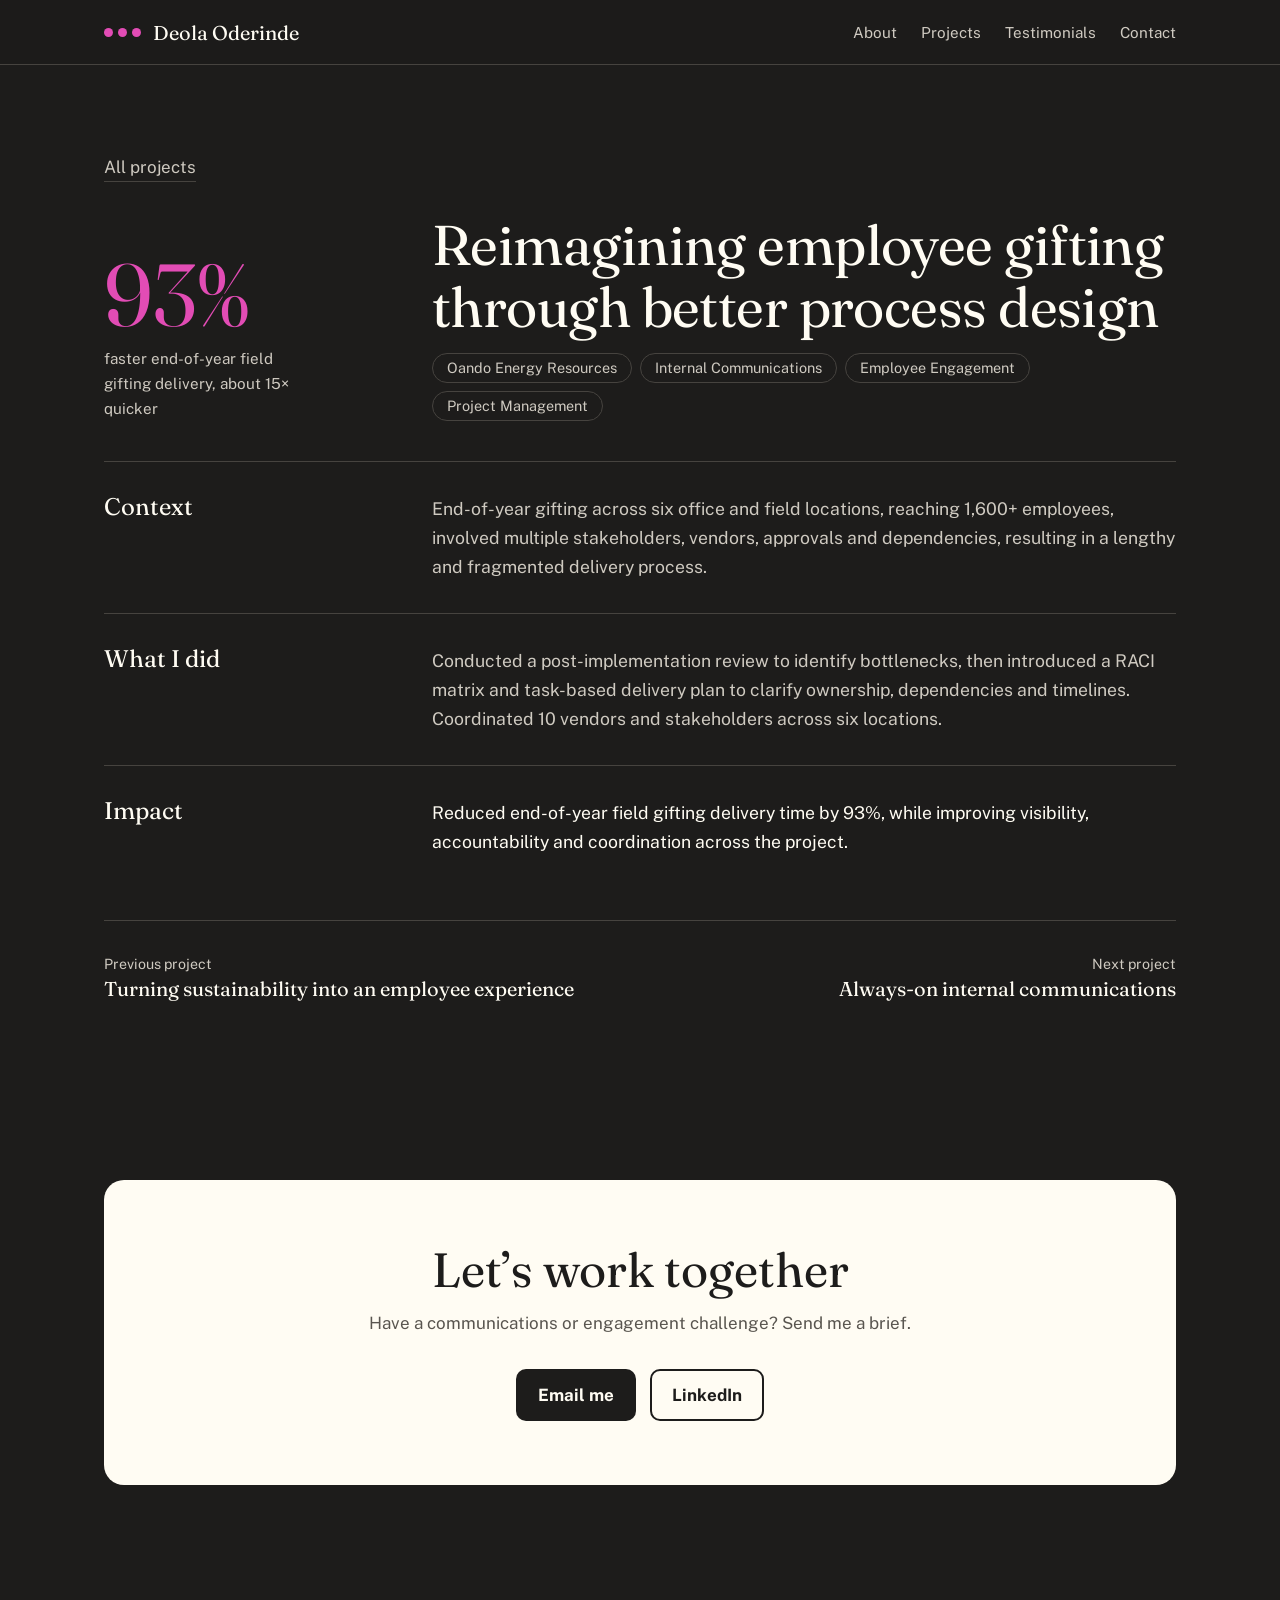
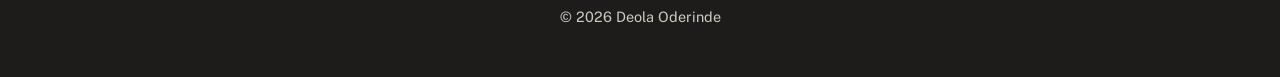
==== project.html @ df917cd8 "Add files via upload" ====
<!doctype html>
<html lang="en">
<head>
<meta charset="utf-8">
<meta name="viewport" content="width=device-width,initial-scale=1">
<title>Project | Deola Oderinde</title>
<meta name="description" content="Internal communications and employee engagement professional with 7 years of experience in corporate communications and project management.">
<meta name="theme-color" content="#1d1c1b">
<link rel="preconnect" href="https://fonts.googleapis.com">
<link rel="preconnect" href="https://fonts.gstatic.com" crossorigin>
<link href="https://fonts.googleapis.com/css2?family=Fraunces:opsz,wght@9..144,400;9..144,600&family=Public+Sans:wght@400;600;700&display=swap" rel="stylesheet">
<link rel="stylesheet" href="styles.css">
</head>
<body>
<header><div class="w">
<a class="logo" href="index.html"><span class="dots"><i></i><i></i><i></i></span>Deola Oderinde</a>
<nav><a href="index.html#about">About</a><a href="projects.html">Projects</a><a href="index.html#praise">Testimonials</a><a class="keep" href="index.html#contact">Contact</a></nav>
</div></header>
<main id="top"><section><div class="w"><div id="brief"></div></div></section>
<section id="contact"><div class="w"><div class="cta">
<h2>Let’s work together</h2>
<p>Have a communications or engagement challenge? Send me a brief.</p>
<div class="btns"><a class="btn" href="mailto:hello@example.com">Email me</a><a class="btn o" href="https://www.linkedin.com/in/your-handle">LinkedIn</a></div>
</div></div></section>
</main>
<footer class="f"><div class="w">© <span id="yr"></span> Deola Oderinde</div></footer>

<script src="projects.js"></script>
<script>brief(document.getElementById("brief"));document.getElementById("yr").textContent=new Date().getFullYear();</script>
</body>
</html>
---- styles.css ----
*{box-sizing:border-box;margin:0}
html{scroll-behavior:smooth}
:root{color-scheme:dark;--bg:#1d1c1b;--bg2:#2a2827;--cream:#fffcf3;--pink:#e24cb5;--deep:#b8117f;--mut:#cfcac1;--line:#46433f;--serif:'Fraunces',Georgia,serif;--sans:'Public Sans',system-ui,sans-serif}
body{background:var(--bg);color:var(--cream);font:400 1.0625rem/1.65 var(--sans)}
a{color:inherit}
:focus-visible{outline:3px solid var(--pink);outline-offset:3px}
.w{max-width:1120px;margin:0 auto;padding:0 24px}
section{padding:88px 0}
h1,h2,h3{font-family:var(--serif);font-weight:400;line-height:1.1}
h2{font-size:clamp(2rem,4vw,3rem);margin-bottom:40px}
header{position:sticky;top:0;z-index:5;background:rgba(29,28,27,.94);border-bottom:1px solid var(--line)}
header .w{display:flex;justify-content:space-between;align-items:center;height:64px}
.logo{display:flex;align-items:center;gap:12px;font:400 1.25rem var(--serif);text-decoration:none}
.dots{display:flex;gap:5px}.dots i{width:9px;height:9px;border-radius:50%;background:var(--pink)}
nav a{margin-left:24px;text-decoration:none;color:var(--mut);font-size:.95rem}
nav a:hover{color:var(--cream)}
.btn{display:inline-block;padding:12px 22px;border-radius:10px;font-weight:700;text-decoration:none;background:var(--cream);color:var(--deep)}
.btn.o{background:none;color:var(--cream);border:2px solid var(--cream);padding:10px 20px}
.btns{display:flex;flex-wrap:wrap;gap:14px;margin-top:32px}
.chips{display:flex;flex-wrap:wrap;gap:8px;list-style:none;padding:0}
.chips li{border:1px solid var(--line);border-radius:99px;padding:2px 14px;font-size:.9rem;color:var(--mut)}
.hero{display:grid;grid-template-columns:1.3fr 1fr;gap:56px;align-items:center;padding:72px 0 96px}
.hero h1{font-size:clamp(3.2rem,8vw,6rem);letter-spacing:-.02em;margin-bottom:20px}
.lead{font-size:1.3rem;color:var(--mut);max-width:30em;margin-bottom:24px}
.ph{width:min(100%,380px);aspect-ratio:1;margin:0 auto;border-radius:50%;background:var(--bg2);display:grid;place-items:center;font:400 4rem var(--serif);overflow:hidden;box-shadow:0 0 0 10px var(--bg),0 0 0 13px var(--cream)}
.ph img{width:100%;height:100%;object-fit:cover}
.hero>*{animation:up .8s both}.hero>:last-child{animation-delay:.25s}
@keyframes up{from{opacity:0;transform:translateY(18px)}}
@media(prefers-reduced-motion:reduce){.hero>*{animation:none}html{scroll-behavior:auto}}
.two{display:grid;grid-template-columns:1.4fr 1fr;gap:56px;align-items:start}
.two p+p{margin-top:16px}.two p{color:var(--mut);max-width:62ch}
.panel{background:var(--cream);color:var(--bg);border-radius:16px;padding:32px}
.panel h3{font-size:1.75rem;margin-bottom:16px}.panel li{padding:7px 0;border-top:1px solid #ddd8cb;list-style:none}
.panel ul{padding:0}
.do{display:grid;grid-template-columns:repeat(3,1fr);gap:40px;margin-top:64px;padding-top:40px;border-top:1px solid var(--line)}
.do h3{font-size:1.4rem;margin-bottom:8px}.do p{color:var(--mut)}
.row{display:grid;grid-template-columns:280px 1fr;gap:48px;padding:48px 0;border-top:1px solid var(--line)}
.m b{display:block;font:400 clamp(3.5rem,7vw,5.5rem)/1 var(--serif);color:var(--pink)}
.m span{display:block;color:var(--mut);font-size:.95rem;max-width:22ch;margin-top:8px}
.m img{width:100%;aspect-ratio:4/3;object-fit:cover;border-radius:12px;margin-top:24px}
.row h3{font-size:clamp(1.5rem,2.6vw,2rem);margin-bottom:14px}
.row .chips{margin-bottom:20px}
.row h4{font:700 .95rem var(--sans);margin:18px 0 2px}
.row p{color:var(--mut);max-width:68ch}.row p.imp{color:var(--cream)}
.edu{border-left:2px solid var(--pink);padding-left:24px;display:grid;gap:28px;max-width:760px}
.edu h3{font-size:1.35rem;margin-bottom:4px}.edu p{color:var(--mut);font-size:.98rem}
.tools .chips li{font-size:1rem;padding:6px 18px;color:var(--cream)}
.q{display:grid;grid-template-columns:1fr 1fr;gap:48px 56px}
blockquote{border-left:2px solid var(--pink);padding-left:22px}
blockquote p{font:400 1.15rem/1.6 var(--serif);margin-bottom:12px}
blockquote footer{font-size:.92rem;color:var(--mut)}blockquote b{color:var(--cream)}
.brands{display:flex;flex-wrap:wrap;gap:14px 40px;list-style:none;padding:0;font:400 1.6rem var(--serif)}
.cta{background:var(--cream);color:var(--bg);border-radius:20px;padding:64px 32px;text-align:center}
.cta h2{margin-bottom:12px}.cta p{color:#59554f;margin-bottom:8px}
.cta .btn{background:var(--bg);color:var(--cream)}.cta .btn.o{background:none;color:var(--bg);border-color:var(--bg)}
.cta .btns{justify-content:center}
footer.f{padding:32px 0 48px;color:var(--mut);font-size:.9rem;text-align:center}
@media(max-width:820px){.hero,.two,.do,.q,.row{grid-template-columns:1fr}.hero{padding-top:40px}.row{gap:20px}.ph{width:min(70%,300px)}nav a:not(.keep){display:none}section{padding:64px 0}}
.row{scroll-margin-top:88px}
.track{display:flex;overflow-x:auto;scroll-snap-type:x mandatory;scrollbar-width:none}
.track::-webkit-scrollbar{display:none}
.slide{flex:0 0 100%;scroll-snap-align:start;display:grid;grid-template-columns:280px 1fr;gap:48px;padding:48px 0;border-top:1px solid var(--line);border-bottom:1px solid var(--line);text-decoration:none;align-items:center}
.slide h3{font-size:clamp(1.5rem,2.6vw,2rem);margin-bottom:14px}
.slide .chips{margin-bottom:16px}
.slide p{color:var(--cream);max-width:60ch}
.more{display:inline-block;margin-top:18px;color:var(--pink);font-weight:700;border-bottom:2px solid var(--pink)}
.ctl{display:flex;justify-content:space-between;align-items:center;margin:24px 0 36px}
.pg button{width:12px;height:12px;margin-right:10px;padding:0;border:0;border-radius:50%;background:var(--line);cursor:pointer}
.pg button[aria-current=true]{background:var(--pink)}
.arr button{width:46px;height:46px;margin-left:10px;border-radius:50%;border:2px solid var(--cream);background:none;color:var(--cream);font-size:1.5rem;line-height:1;cursor:pointer}
.arr button:hover{background:var(--cream);color:var(--bg)}
@media(max-width:820px){.slide{grid-template-columns:1fr;gap:20px}}

.row h3 a{text-decoration:none}.more{text-decoration:none}
.back{display:inline-block;margin-bottom:32px;color:var(--mut);text-decoration:none;border-bottom:1px solid var(--line)}
.dh{display:grid;grid-template-columns:280px 1fr;gap:48px;align-items:end;padding-bottom:40px}
.dh h1{font-size:clamp(2rem,4.5vw,3.5rem);letter-spacing:-.01em;margin-bottom:16px}
.cover{display:block;width:100%;max-height:420px;object-fit:cover;border-radius:16px;margin-bottom:8px}
.sec{display:grid;grid-template-columns:280px 1fr;gap:48px;padding:32px 0;border-top:1px solid var(--line)}
.sec h2{font-size:1.5rem;margin:0}
.sec p{color:var(--mut);max-width:68ch;font-size:1.1rem}.sec p.imp{color:var(--cream)}
.ev{list-style:none;padding:0;display:grid;gap:12px}.ev a{color:var(--pink);font-weight:700}
.pn{display:flex;justify-content:space-between;gap:24px;border-top:1px solid var(--line);padding-top:32px;margin-top:32px}
.pn a{text-decoration:none;max-width:46%}.pn a:last-child{text-align:right;margin-left:auto}
.pn small{display:block;color:var(--mut)}.pn span{font:400 1.25rem/1.3 var(--serif)}
.one{grid-template-columns:1fr}
.bp{background:var(--cream);color:var(--bg);border-radius:20px;padding:56px 32px;text-align:center}
.bp h2{margin-bottom:12px}.bp p{color:#59554f;max-width:48ch;margin:0 auto 40px}
.bg{list-style:none;padding:0;display:grid;grid-template-columns:repeat(4,1fr);gap:36px 24px;align-items:end}
.bg li{display:flex;flex-direction:column;align-items:center;justify-content:flex-end;gap:12px;font-weight:700}
.bg img{max-width:150px;max-height:80px;object-fit:contain}
@media(max-width:820px){.dh,.sec{grid-template-columns:1fr;gap:16px}.bg{grid-template-columns:repeat(2,1fr)}.pn{flex-direction:column}.pn a{max-width:100%}.pn a:last-child{text-align:left;margin-left:0}}
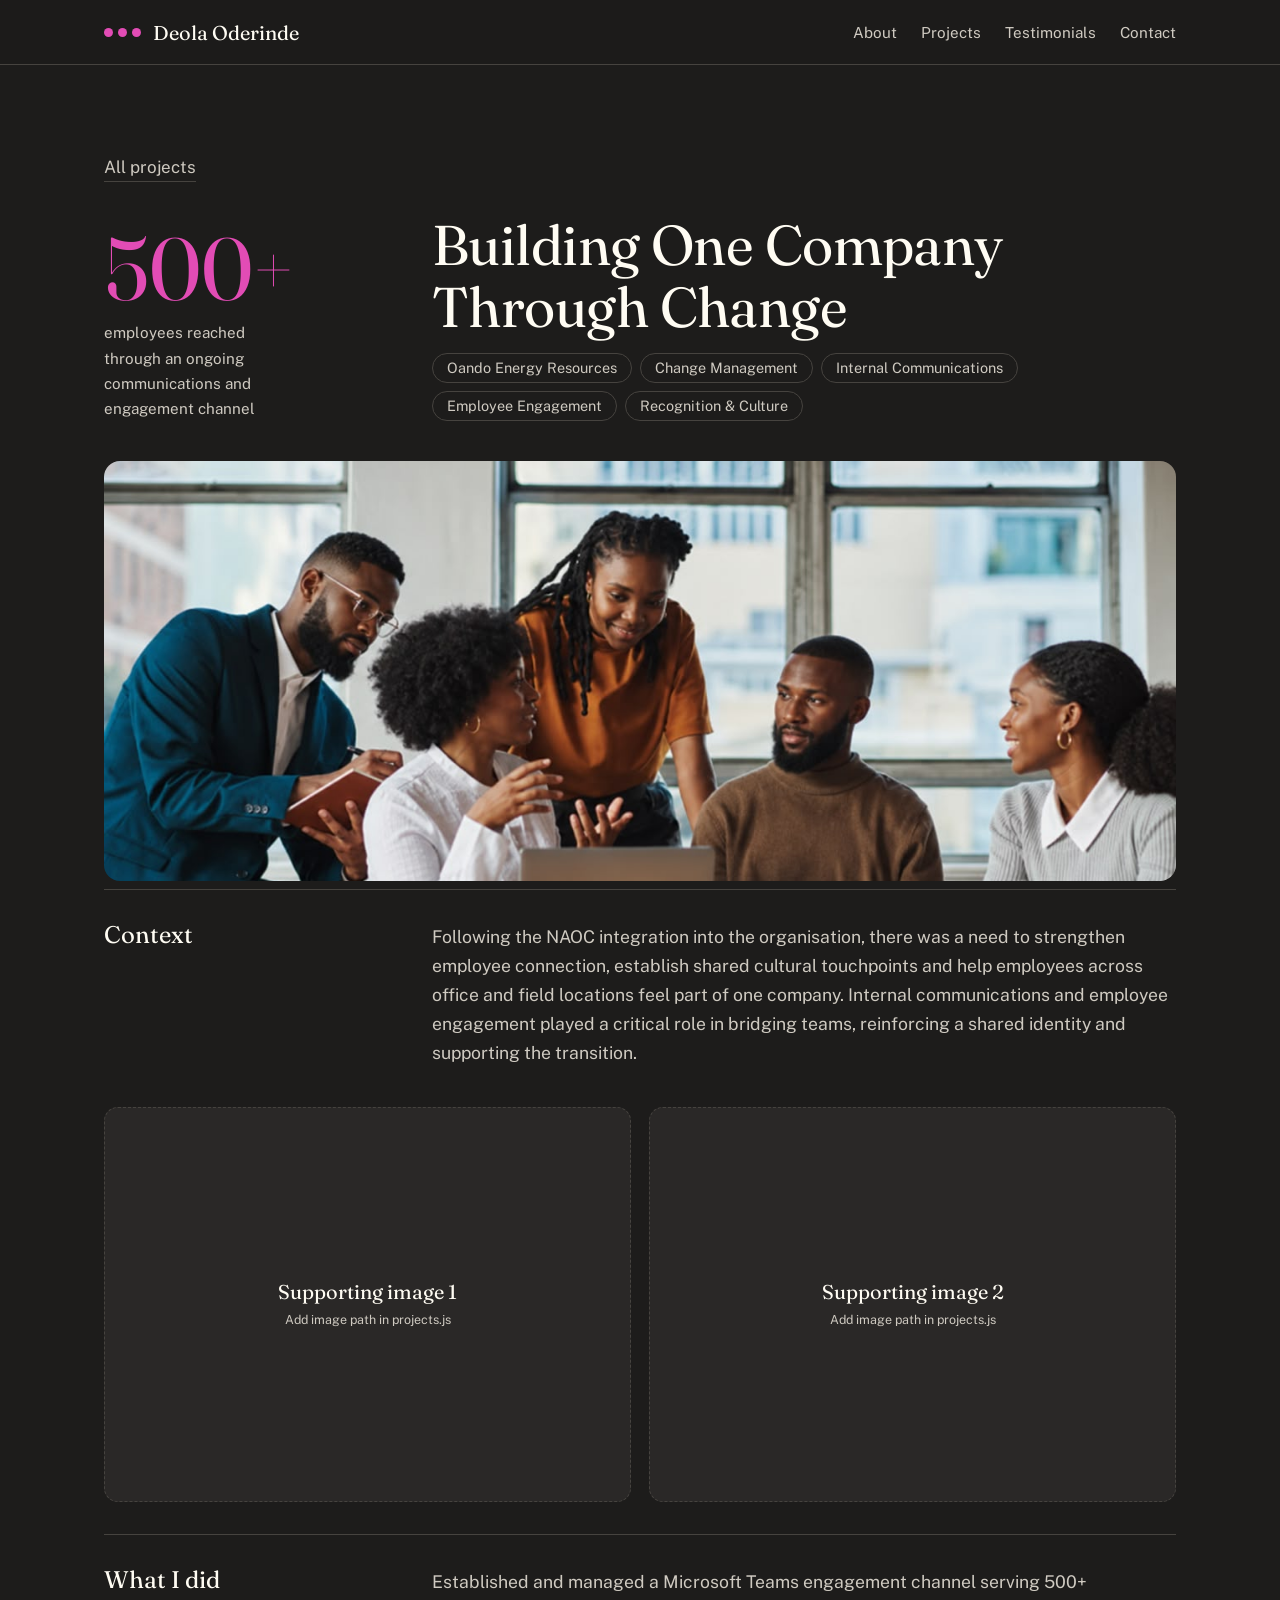
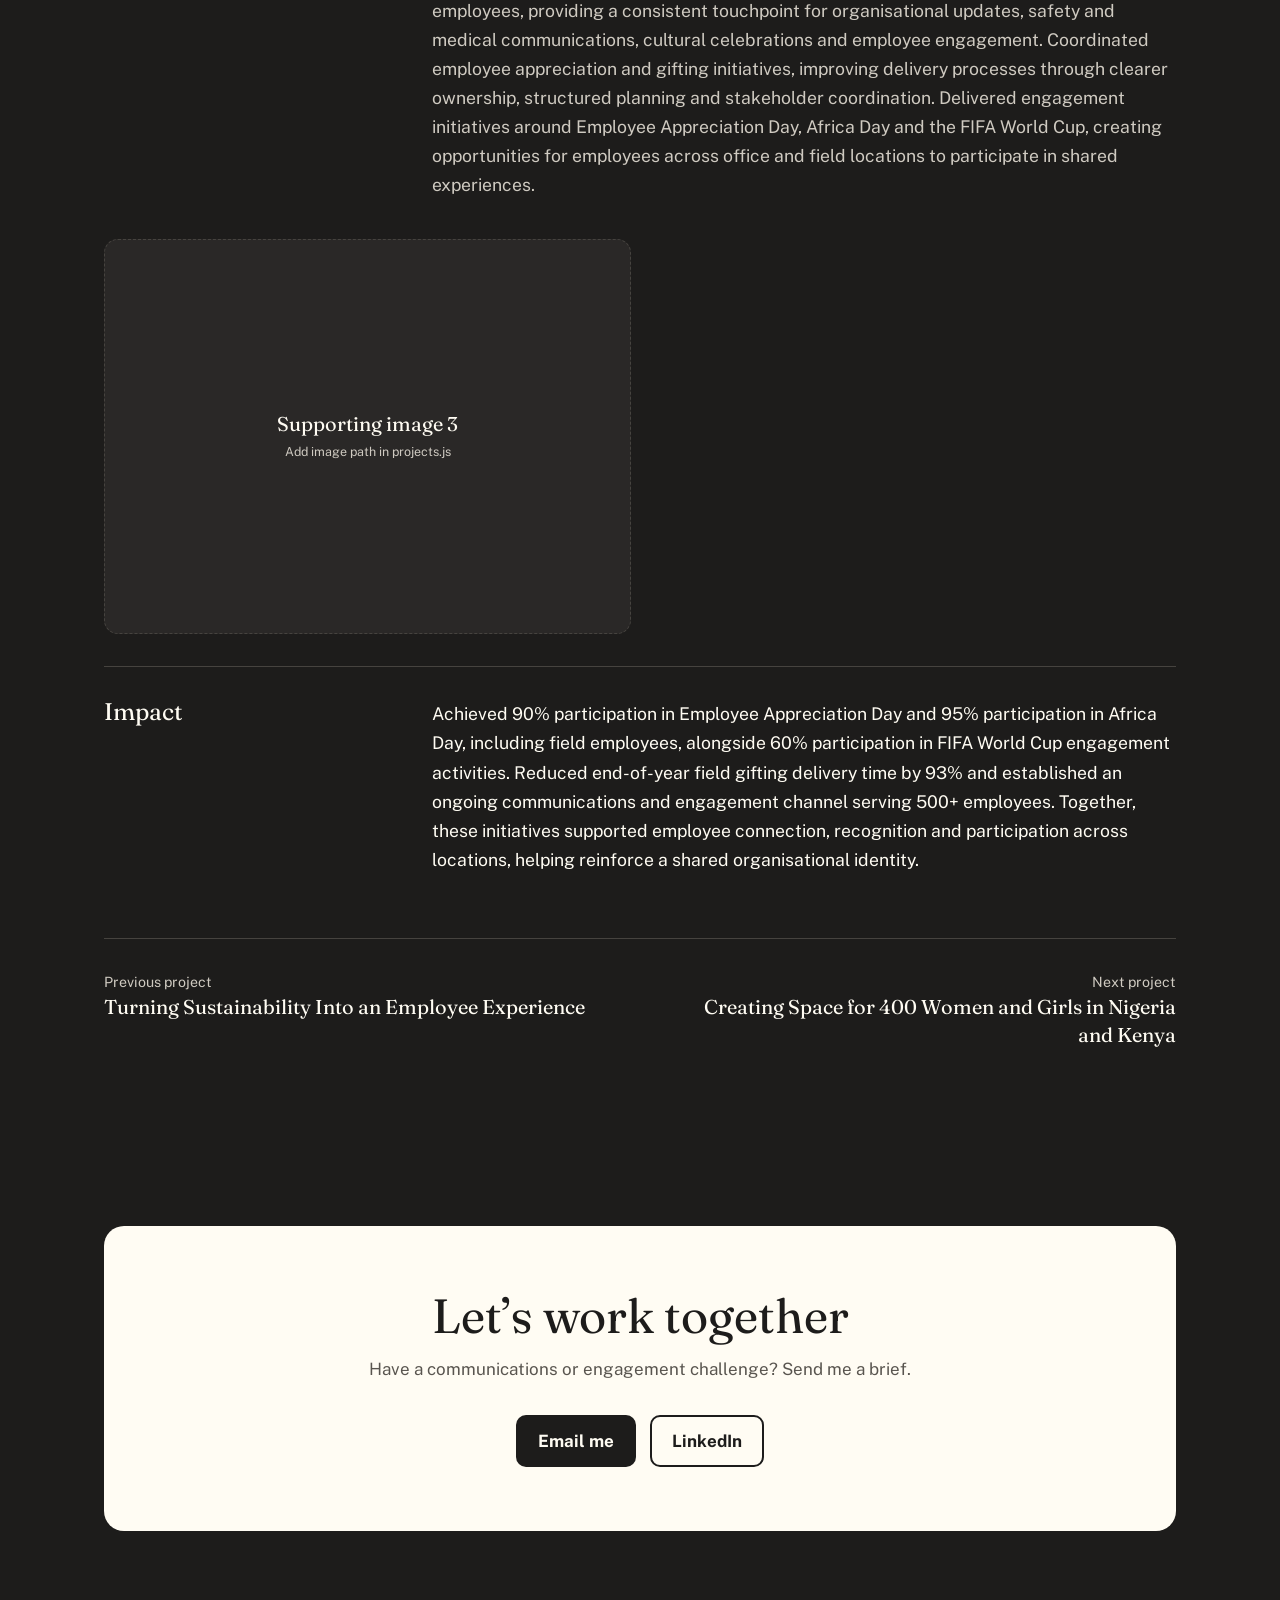
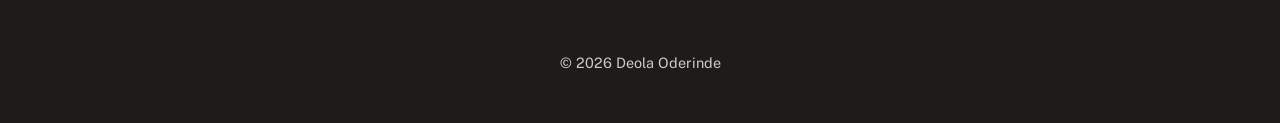
==== commit 2915edf2: "Fix contact links on project detail page" ====
--- a/project.html
+++ b/project.html
@@ -20,7 +20,7 @@
 <section id="contact"><div class="w"><div class="cta">
 <h2>Let’s work together</h2>
 <p>Have a communications or engagement challenge? Send me a brief.</p>
-<div class="btns"><a class="btn" href="mailto:hello@example.com">Email me</a><a class="btn o" href="https://www.linkedin.com/in/your-handle">LinkedIn</a></div>
+<div class="btns"><a class="btn" href="mailto:adeolaoderinde3@gmail.com">Email me</a><a class="btn o" href="https://www.linkedin.com/in/arc-deola-oderinde-600a11168">LinkedIn</a></div>
 </div></div></section>
 </main>
 <footer class="f"><div class="w">© <span id="yr"></span> Deola Oderinde</div></footer>
--- a/styles.css
+++ b/styles.css
@@ -90,3 +90,172 @@
 .bg li{display:flex;flex-direction:column;align-items:center;justify-content:flex-end;gap:12px;font-weight:700}
 .bg img{max-width:150px;max-height:80px;object-fit:contain}
 @media(max-width:820px){.dh,.sec{grid-template-columns:1fr;gap:16px}.bg{grid-template-columns:repeat(2,1fr)}.pn{flex-direction:column}.pn a{max-width:100%}.pn a:last-child{text-align:left;margin-left:0}}
+
+/* Phone-specific refinements */
+@media (max-width: 480px) {
+  .w {
+    padding-left: 18px;
+    padding-right: 18px;
+  }
+
+  body {
+    font-size: 1rem;
+    line-height: 1.6;
+  }
+
+  header .w {
+    min-height: 60px;
+    height: auto;
+    gap: 12px;
+  }
+
+  .logo {
+    font-size: 1.05rem;
+    gap: 8px;
+    white-space: nowrap;
+  }
+
+  nav a {
+    font-size: 0.85rem;
+    margin-left: 0;
+  }
+
+  section {
+    padding: 44px 0;
+  }
+
+  .dh {
+    gap: 20px;
+    padding-bottom: 26px;
+  }
+
+  .dh h1 {
+    font-size: clamp(2rem, 9vw, 2.8rem);
+    line-height: 1.08;
+    overflow-wrap: break-word;
+  }
+
+  .dh .m b {
+    font-size: clamp(3rem, 13vw, 4rem);
+  }
+
+  .cover {
+    width: 100%;
+    height: auto;
+    aspect-ratio: 16 / 9;
+    max-height: 300px;
+    object-fit: cover;
+    object-position: center;
+    border-radius: 12px;
+    margin-bottom: 8px;
+  }
+
+  .sec {
+    padding: 24px 0;
+    gap: 10px;
+  }
+
+  .sec h2 {
+    font-size: 1.35rem;
+  }
+
+  .sec p {
+    font-size: 1rem;
+    line-height: 1.7;
+  }
+
+  .chips {
+    gap: 6px;
+  }
+
+  .chips li {
+    font-size: 0.78rem;
+    padding: 3px 10px;
+    max-width: 100%;
+  }
+
+  .row {
+    padding: 30px 0;
+    gap: 18px;
+  }
+
+  .row .m img {
+    aspect-ratio: 16 / 10;
+    margin-top: 16px;
+  }
+
+  .pn {
+    gap: 22px;
+    padding-top: 24px;
+  }
+
+  .pn span {
+    font-size: 1.1rem;
+  }
+
+  .back {
+    margin-bottom: 24px;
+  }
+
+  .cta {
+    padding: 36px 20px;
+    border-radius: 14px;
+  }
+
+  .btns {
+    gap: 10px;
+  }
+
+  .btn {
+    padding: 11px 16px;
+  }
+}
+
+
+/* Project detail image galleries */
+.project-gallery{
+  display:grid;
+  grid-template-columns:repeat(2,minmax(0,1fr));
+  gap:18px;
+  margin:8px 0 32px;
+}
+.project-shot{
+  margin:0;
+  min-width:0;
+  overflow:hidden;
+  border-radius:14px;
+  background:var(--bg2);
+  aspect-ratio:4/3;
+}
+.project-shot img{
+  display:block;
+  width:100%;
+  height:100%;
+  object-fit:cover;
+}
+.project-shot--placeholder{
+  display:flex;
+  flex-direction:column;
+  align-items:center;
+  justify-content:center;
+  gap:6px;
+  border:1px dashed var(--line);
+  color:var(--mut);
+  text-align:center;
+  padding:16px;
+}
+.project-shot--placeholder span{
+  color:var(--cream);
+  font:400 1.25rem var(--serif);
+}
+.project-shot--placeholder small{
+  font-size:.78rem;
+}
+@media(max-width:600px){
+  .project-gallery{grid-template-columns:1fr;gap:14px;margin-bottom:24px}
+  .project-shot{aspect-ratio:16/10}
+}
+
+
+/* Centre the Introduction copy against the Core skills card */
+#about .two{align-items:center}
